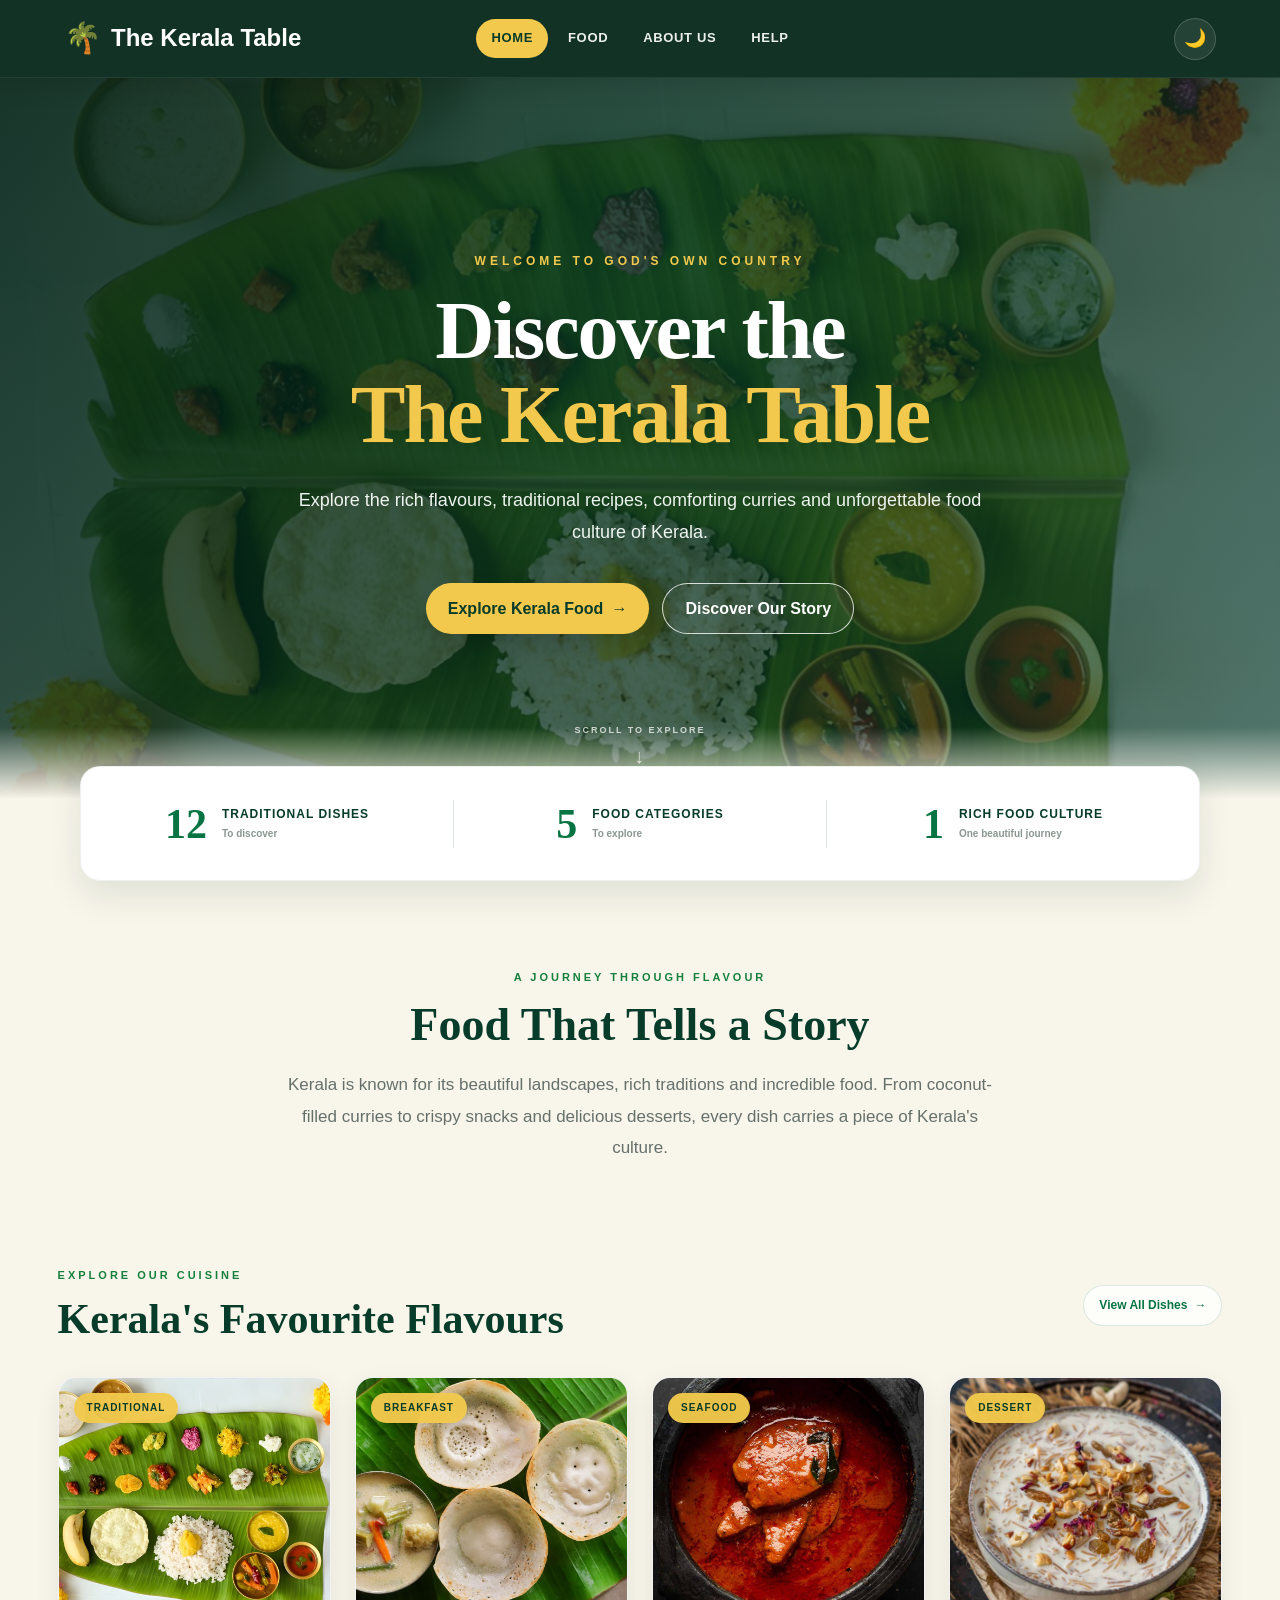
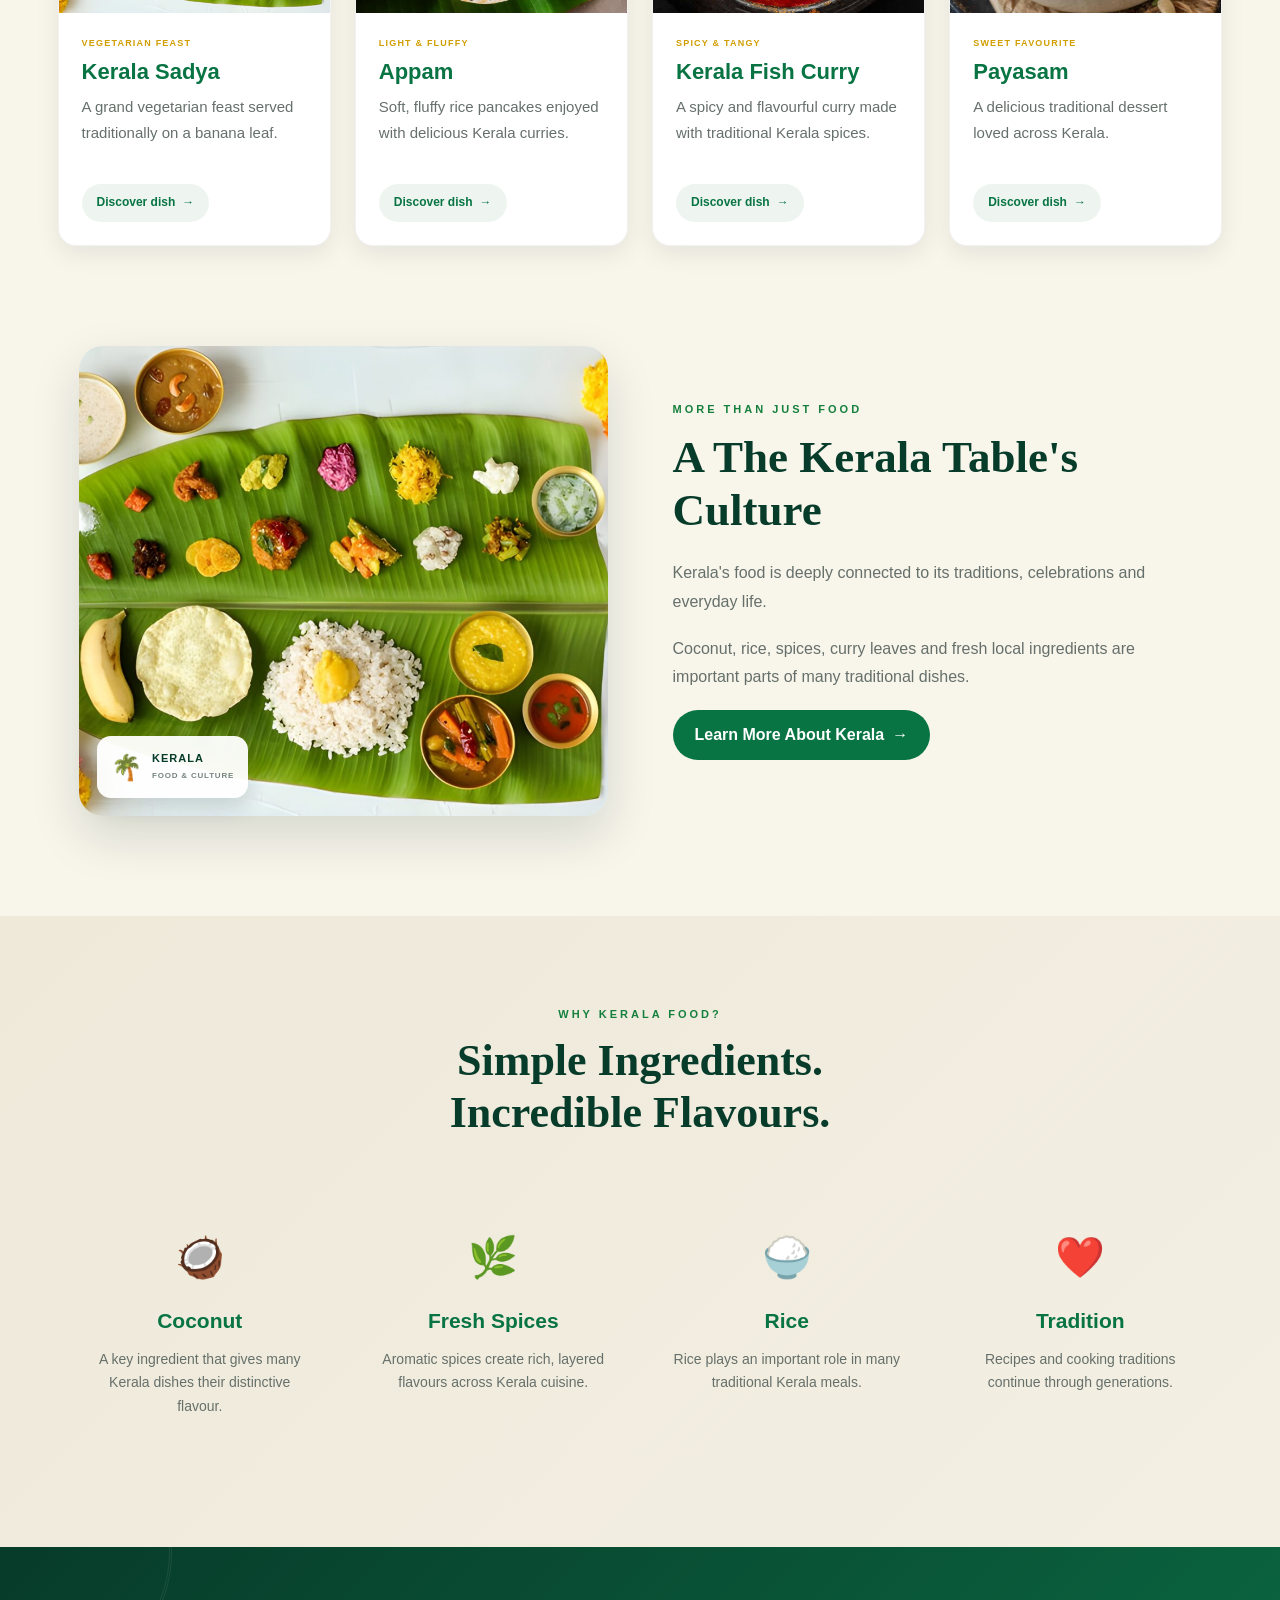
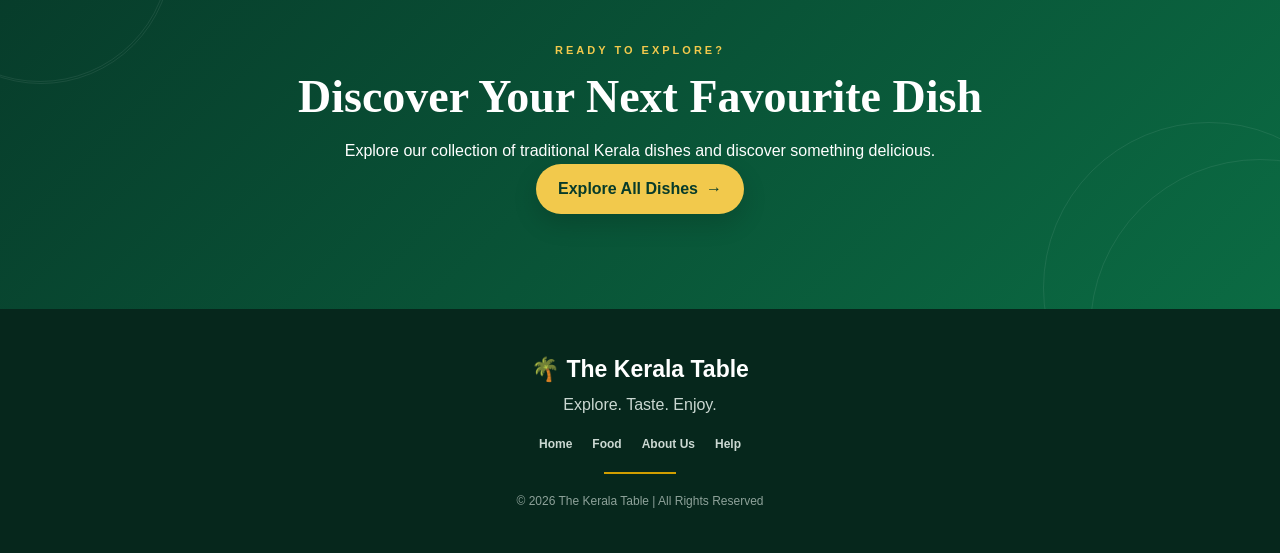
==== index.html @ 4cb84396 "Update branding to The Kerala Table" ====
<!DOCTYPE html>
<html lang="en">
<head>
    <meta charset="UTF-8">
    <meta name="viewport" content="width=device-width, initial-scale=1.0">
    <meta name="description" content="The Kerala Table - Discover traditional Kerala food, recipes, flavours and food culture.">
    <title>The Kerala Table | Home</title>
    <link rel="stylesheet" href="style.css">
</head>
<body>
<a class="skip-link" href="#main-content">Skip to content</a>

<header class="header">

    <a href="index.html" class="logo">
        <span class="logo-icon">🌴</span>
        <span>The Kerala Table</span>
    </a>

    <nav class="navbar" id="mainNav">

        <a href="index.html" class="active">HOME</a>
        <a href="food.html">FOOD</a>
        <a href="about.html">ABOUT US</a>
        <a href="help.html">HELP</a>

    </nav>

    <button
        class="theme-toggle"
        id="themeToggle"
        type="button"
        aria-label="Switch to dark mode"
        title="Dark mode"
    >
        🌙
    </button>

</header>

<main id="main-content">
    <section class="home-hero" aria-labelledby="hero-title">
        <div class="hero-overlay"></div>
        <div class="home-hero-content">
            <p class="small-title">WELCOME TO GOD'S OWN COUNTRY</p>
            <h1 id="hero-title">Discover the <span>The Kerala Table</span></h1>
            <p class="hero-description">Explore the rich flavours, traditional recipes, comforting curries and unforgettable food culture of Kerala.</p>
            <div class="hero-buttons">
                <a href="food.html" class="hero-button">Explore Kerala Food <span aria-hidden="true">→</span></a>
                <a href="about.html" class="outline-button">Discover Our Story</a>
            </div>
        </div>
        <div class="scroll-indicator" aria-hidden="true">
            <span>SCROLL TO EXPLORE</span><span class="scroll-arrow">↓</span>
        </div>
    </section>

    <section class="home-stats" aria-label="Website highlights">
        <div class="stat-item">
            <div class="stat-number">12</div>
            <div class="stat-info"><strong>Traditional Dishes</strong><span>To discover</span></div>
        </div>
        <div class="stat-divider"></div>
        <div class="stat-item">
            <div class="stat-number">5</div>
            <div class="stat-info"><strong>Food Categories</strong><span>To explore</span></div>
        </div>
        <div class="stat-divider"></div>
        <div class="stat-item">
            <div class="stat-number">1</div>
            <div class="stat-info"><strong>Rich Food Culture</strong><span>One beautiful journey</span></div>
        </div>
    </section>

    <section class="home-intro" aria-labelledby="intro-title">
        <p class="section-label">A JOURNEY THROUGH FLAVOUR</p>
        <h2 id="intro-title">Food That Tells a Story</h2>
        <p class="intro-text">Kerala is known for its beautiful landscapes, rich traditions and incredible food. From coconut-filled curries to crispy snacks and delicious desserts, every dish carries a piece of Kerala's culture.</p>
    </section>

    <section class="featured-section" aria-labelledby="featured-title">
        <div class="section-heading">
            <div>
                <p class="section-label">EXPLORE OUR CUISINE</p>
                <h2 id="featured-title">Kerala's Favourite Flavours</h2>
            </div>
            <a href="food.html" class="view-all">View All Dishes <span aria-hidden="true">→</span></a>
        </div>

        <div class="featured-grid">
            <article class="featured-card">
                <div class="featured-image">
                    <img src="Kerala-Sadya.jpg" alt="Traditional Kerala Sadya" loading="lazy">
                    <span class="food-tag">TRADITIONAL</span>
                    <span class="image-shine" aria-hidden="true"></span>
                </div>
                <div class="featured-content">
                    <p class="featured-meta">VEGETARIAN FEAST</p>
                    <h3>Kerala Sadya</h3>
                    <p>A grand vegetarian feast served traditionally on a banana leaf.</p>
                    <a href="food.html#sadya" class="card-link">Discover dish <span aria-hidden="true">→</span></a>
                </div>
            </article>

            <article class="featured-card">
                <div class="featured-image">
                    <img src="Appam.jpg" alt="Traditional Kerala Appam" loading="lazy">
                    <span class="food-tag">BREAKFAST</span>
                    <span class="image-shine" aria-hidden="true"></span>
                </div>
                <div class="featured-content">
                    <p class="featured-meta">LIGHT &amp; FLUFFY</p>
                    <h3>Appam</h3>
                    <p>Soft, fluffy rice pancakes enjoyed with delicious Kerala curries.</p>
                    <a href="food.html#appam" class="card-link">Discover dish <span aria-hidden="true">→</span></a>
                </div>
            </article>

            <article class="featured-card">
                <div class="featured-image">
                    <img src="fish curry.jpeg" alt="Traditional Kerala Fish Curry" loading="lazy">
                    <span class="food-tag">SEAFOOD</span>
                    <span class="image-shine" aria-hidden="true"></span>
                </div>
                <div class="featured-content">
                    <p class="featured-meta">SPICY &amp; TANGY</p>
                    <h3>Kerala Fish Curry</h3>
                    <p>A spicy and flavourful curry made with traditional Kerala spices.</p>
                    <a href="food.html#fish-curry" class="card-link">Discover dish <span aria-hidden="true">→</span></a>
                </div>
            </article>

            <article class="featured-card">
                <div class="featured-image">
                    <img src="payasam.jpg" alt="Traditional Kerala Payasam" loading="lazy">
                    <span class="food-tag">DESSERT</span>
                    <span class="image-shine" aria-hidden="true"></span>
                </div>
                <div class="featured-content">
                    <p class="featured-meta">SWEET FAVOURITE</p>
                    <h3>Payasam</h3>
                    <p>A delicious traditional dessert loved across Kerala.</p>
                    <a href="food.html#payasam" class="card-link">Discover dish <span aria-hidden="true">→</span></a>
                </div>
            </article>
        </div>
    </section>

    <section class="culture-section" aria-labelledby="culture-title">
        <div class="culture-image-wrap">
            <div class="culture-image">
                <img src="Kerala-Sadya.jpg" alt="Traditional Kerala Sadya served on a banana leaf" loading="lazy">
                <div class="culture-badge"><span>🌴</span><div><strong>KERALA</strong><small>FOOD &amp; CULTURE</small></div></div>
            </div>
        </div>
        <div class="culture-content">
            <p class="section-label">MORE THAN JUST FOOD</p>
            <h2 id="culture-title">A The Kerala Table's Culture</h2>
            <p>Kerala's food is deeply connected to its traditions, celebrations and everyday life.</p>
            <p>Coconut, rice, spices, curry leaves and fresh local ingredients are important parts of many traditional dishes.</p>
            <a href="about.html" class="green-button">Learn More About Kerala <span aria-hidden="true">→</span></a>
        </div>
    </section>

    <section class="why-section" aria-labelledby="why-title">
        <div class="why-heading">
            <p class="section-label">WHY KERALA FOOD?</p>
            <h2 id="why-title">Simple Ingredients.<br>Incredible Flavours.</h2>
        </div>
        <div class="why-grid">
            <article class="why-card"><div class="why-icon" aria-hidden="true">🥥</div><h3>Coconut</h3><p>A key ingredient that gives many Kerala dishes their distinctive flavour.</p></article>
            <article class="why-card"><div class="why-icon" aria-hidden="true">🌿</div><h3>Fresh Spices</h3><p>Aromatic spices create rich, layered flavours across Kerala cuisine.</p></article>
            <article class="why-card"><div class="why-icon" aria-hidden="true">🍚</div><h3>Rice</h3><p>Rice plays an important role in many traditional Kerala meals.</p></article>
            <article class="why-card"><div class="why-icon" aria-hidden="true">❤️</div><h3>Tradition</h3><p>Recipes and cooking traditions continue through generations.</p></article>
        </div>
    </section>

    <section class="home-cta" aria-labelledby="cta-title">
        <div class="cta-decoration cta-decoration-one" aria-hidden="true"></div>
        <div class="cta-decoration cta-decoration-two" aria-hidden="true"></div>
        <div class="home-cta-content">
            <p class="section-label">READY TO EXPLORE?</p>
            <h2 id="cta-title">Discover Your Next Favourite Dish</h2>
            <p>Explore our collection of traditional Kerala dishes and discover something delicious.</p>
            <a href="food.html" class="hero-button">Explore All Dishes <span aria-hidden="true">→</span></a>
        </div>
    </section>
</main>

<footer>
    <div class="footer-logo">🌴 The Kerala Table</div>
    <p>Explore. Taste. Enjoy.</p>
    <nav class="footer-links" aria-label="Footer navigation">
        <a href="index.html">Home</a><a href="food.html">Food</a><a href="about.html">About Us</a><a href="help.html">Help</a>
    </nav>
    <div class="footer-line"></div>
    <p class="copyright">© 2026 The Kerala Table | All Rights Reserved</p>
</footer>

<button class="back-top" id="backTop" type="button" aria-label="Back to top">↑</button>

<script src="script.js"></script>
<script src="theme.js"></script>

</body>
</html>
---- style.css ----
:root {
    --green-950: #06271c;
    --green-900: #073b2a;
    --green-800: #0b6b43;
    --green-700: #087443;
    --green-500: #15803d;
    --gold: #f2c94c;
    --gold-dark: #d19e00;
    --cream: #f8f5eb;
    --cream-deep: #eee9d9;
    --white: #fff;
    --text: #252525;
    --muted: #66706b;
    --border: rgba(7,59,42,.10);
    --shadow-sm: 0 8px 24px rgba(4,39,28,.08);
    --shadow-lg: 0 20px 50px rgba(4,39,28,.14);
    --container: 1240px;
}

* { margin: 0; padding: 0; box-sizing: border-box; }
html { scroll-behavior: smooth; scroll-padding-top: 90px; }
body { font-family: Arial, Helvetica, sans-serif; background: var(--cream); color: var(--text); line-height: 1.6; overflow-x: hidden; }
body.modal-open { overflow: hidden; }
img { display: block; width: 100%; max-width: 100%; }
a, button { -webkit-tap-highlight-color: transparent; }
button { font: inherit; }
a { color: inherit; }
::selection { background: var(--gold); color: var(--green-900); }
:focus-visible { outline: 3px solid var(--gold); outline-offset: 3px; }
.skip-link { position: fixed; top: 12px; left: 12px; z-index: 3000; transform: translateY(-150%); background: var(--white); color: var(--green-900); padding: 10px 15px; border-radius: 10px; font-weight: 700; }
.skip-link:focus { transform: translateY(0); }

.header { min-height: 78px; padding: 0 max(20px, 5vw); display: flex; align-items: center; justify-content: space-between; gap: 24px; position: sticky; top: 0; z-index: 1000; background: rgba(6,39,28,.95); border-bottom: 1px solid rgba(255,255,255,.07); box-shadow: 0 5px 24px rgba(0,0,0,.14); backdrop-filter: blur(14px); -webkit-backdrop-filter: blur(14px); }
.logo { color: var(--white); text-decoration: none; display: inline-flex; align-items: center; gap: 10px; font-size: 24px; font-weight: 800; white-space: nowrap; }
.logo-icon { font-size: 30px; line-height: 1; }
.navbar { display: flex; align-items: center; gap: 6px; }
.navbar a { color: rgba(255,255,255,.92); text-decoration: none; padding: 9px 15px; border-radius: 999px; font-size: 13px; font-weight: 800; letter-spacing: .65px; transition: .25s ease; }
.navbar a:hover { background: var(--gold-dark); color: var(--green-900); transform: translateY(-2px); }
.navbar a.active { background: var(--gold); color: var(--green-900); }
.menu-toggle { display: none; border: 0; background: transparent; padding: 9px; cursor: pointer; }
.menu-toggle span { display: block; width: 23px; height: 2px; margin: 4px; background: #fff; border-radius: 99px; transition: .25s ease; }
.menu-toggle.open span:nth-child(1) { transform: translateY(6px) rotate(45deg); }
.menu-toggle.open span:nth-child(2) { opacity: 0; }
.menu-toggle.open span:nth-child(3) { transform: translateY(-6px) rotate(-45deg); }

.section-label { color: var(--green-500); font-size: 11px; font-weight: 900; letter-spacing: 3px; text-transform: uppercase; margin-bottom: 12px; }
.hero-button, .outline-button, .green-button { display: inline-flex; align-items: center; justify-content: center; gap: 8px; min-height: 48px; padding: 12px 22px; border: 0; border-radius: 999px; text-decoration: none; font-weight: 800; cursor: pointer; transition: .25s ease; }
.hero-button { background: var(--gold); color: var(--green-900); box-shadow: 0 10px 24px rgba(0,0,0,.15); }
.hero-button:hover { background: var(--white); transform: translateY(-3px); box-shadow: 0 14px 28px rgba(0,0,0,.20); }
.outline-button { color: var(--white); border: 1px solid rgba(255,255,255,.80); background: rgba(255,255,255,.05); }
.outline-button:hover { background: var(--white); color: var(--green-900); transform: translateY(-3px); }
.green-button { background: var(--green-700); color: var(--white); }
.green-button:hover { background: var(--gold-dark); color: var(--green-900); transform: translateY(-3px); }
.hero-button span, .green-button span, .view-all span, .card-link span { transition: transform .25s ease; }
.hero-button:hover span, .green-button:hover span, .view-all:hover span, .card-link:hover span { transform: translateX(3px); }

.home-hero, .food-hero, .about-hero, .help-hero { position: relative; display: flex; align-items: center; justify-content: center; text-align: center; overflow: hidden; background-position: center; background-size: cover; background-repeat: no-repeat; }
.home-hero { min-height: 720px; padding: 110px 20px 100px; background-image: url("Kerala-Sadya.jpg"); }
.food-hero, .about-hero, .help-hero { min-height: 520px; padding: 85px 20px; background-image: url("Kerala-Sadya.jpg"); }
.hero-overlay, .food-hero-overlay, .about-hero-overlay, .help-hero-overlay { position: absolute; inset: 0; background: radial-gradient(circle at 50% 30%, rgba(14,98,62,.20), transparent 45%), linear-gradient(135deg, rgba(2,34,22,.90), rgba(3,55,36,.64)); }
.home-hero::after, .food-hero::after, .about-hero::after, .help-hero::after { content: ""; position: absolute; left: 0; right: 0; bottom: -1px; height: 72px; background: linear-gradient(to top, var(--cream), transparent); z-index: 1; pointer-events: none; }
.home-hero-content, .food-hero-content, .about-hero-content, .help-hero-content { position: relative; z-index: 2; width: min(100%, 900px); color: var(--white); animation: heroFade .85s ease both; }
@keyframes heroFade { from { opacity: 0; transform: translateY(20px); } to { opacity: 1; transform: translateY(0); } }
.small-title { color: var(--gold); font-size: 12px; font-weight: 900; letter-spacing: 4px; margin-bottom: 18px; }
.home-hero h1, .food-hero h1, .about-hero h1, .help-hero h1 { font-family: Georgia, "Times New Roman", serif; font-weight: 700; line-height: 1.03; letter-spacing: -2px; }
.home-hero h1 { font-size: clamp(48px, 7vw, 82px); margin-bottom: 26px; }
.food-hero h1, .about-hero h1, .help-hero h1 { font-size: clamp(46px, 6vw, 68px); margin-bottom: 22px; }
.home-hero h1 span, .food-hero h1 span, .about-hero h1 span, .help-hero h1 span { display: block; color: var(--gold); }
.hero-description, .food-hero-content > p:last-child, .about-hero-content > p:last-child, .help-hero-content > p:last-child { width: min(100%, 720px); margin: 0 auto 34px; color: #eef4ef; font-size: 18px; line-height: 1.8; }
.hero-buttons { display: flex; justify-content: center; gap: 13px; flex-wrap: wrap; }
.scroll-indicator { position: absolute; left: 50%; bottom: 26px; transform: translateX(-50%); z-index: 3; display: flex; flex-direction: column; align-items: center; color: rgba(255,255,255,.75); font-size: 9px; font-weight: 800; letter-spacing: 2px; }
.scroll-arrow { margin-top: 3px; font-size: 20px; animation: scrollBounce 1.6s infinite; }
@keyframes scrollBounce { 0%,100% { transform: translateY(0); } 50% { transform: translateY(6px); } }

.home-stats { position: relative; z-index: 4; width: min(1120px, calc(100% - 40px)); min-height: 115px; margin: -32px auto 0; padding: 20px 34px; display: flex; align-items: center; justify-content: center; gap: 34px; background: var(--white); border: 1px solid rgba(7,59,42,.07); border-radius: 20px; box-shadow: 0 14px 35px rgba(7,59,42,.10); }
.stat-item { flex: 1; display: flex; align-items: center; justify-content: center; gap: 15px; min-width: 0; }
.stat-number { color: var(--green-700); font-family: Georgia, "Times New Roman", serif; font-size: 42px; font-weight: 700; line-height: 1; }
.stat-info { display: flex; flex-direction: column; gap: 2px; }
.stat-info strong { color: var(--green-900); font-size: 12px; font-weight: 900; text-transform: uppercase; letter-spacing: 1px; }
.stat-info span { color: #8a9790; font-size: 10px; font-weight: 600; }
.stat-divider { width: 1px; height: 48px; flex: 0 0 auto; background: #dfe6e1; }

.home-intro, .food-intro, .about-intro, .help-intro { width: min(100%, 860px); margin: 0 auto; padding: 88px 20px 64px; text-align: center; }
.home-intro h2, .food-intro h2, .about-intro h2, .help-intro h2 { font-family: Georgia, "Times New Roman", serif; color: var(--green-900); font-size: clamp(32px, 5vw, 46px); line-height: 1.15; margin-bottom: 18px; }
.intro-text, .food-intro > p:last-child, .about-intro p:not(.section-label), .help-intro p:not(.section-label) { max-width: 730px; margin: 0 auto 14px; color: var(--muted); font-size: 17px; line-height: 1.85; }

.featured-section, .food-section, .about-story, .help-section { width: min(100%, 1420px); margin: 0 auto; padding: 25px max(20px, 4.5vw) 100px; }
.section-heading, .food-heading { display: flex; align-items: center; justify-content: space-between; gap: 26px; margin-bottom: 34px; }
.section-heading h2, .food-heading h2 { font-family: Georgia, "Times New Roman", serif; color: var(--green-900); font-size: clamp(30px, 4vw, 42px); line-height: 1.12; }
.view-all { display: inline-flex; align-items: center; gap: 7px; padding: 10px 15px; border: 1px solid rgba(8,116,67,.14); border-radius: 999px; background: rgba(255,255,255,.75); color: var(--green-700); text-decoration: none; font-size: 12px; font-weight: 800; white-space: nowrap; transition: .25s ease; }
.view-all:hover { background: var(--green-700); color: var(--white); transform: translateX(3px); }

.featured-grid, .food-grid { display: grid; grid-template-columns: repeat(4, minmax(0,1fr)); gap: 24px; }
.featured-card, .food-card, .help-card, .about-value-card { background: var(--white); border: 1px solid rgba(0,0,0,.05); border-radius: 18px; overflow: hidden; box-shadow: var(--shadow-sm); transition: transform .3s ease, box-shadow .3s ease, border-color .3s ease; }
.featured-card:hover, .food-card:hover, .help-card:hover, .about-value-card:hover { transform: translateY(-7px); box-shadow: var(--shadow-lg); border-color: rgba(8,116,67,.15); }
.featured-image, .image-container { position: relative; height: 235px; overflow: hidden; background: linear-gradient(135deg, var(--green-900), var(--green-800)); }
.featured-image img, .image-container img, .culture-image img, .about-story-image img { width: 100%; height: 100%; object-fit: cover; transition: transform .6s ease; }
.featured-card:hover .featured-image img, .food-card:hover .image-container img, .culture-image:hover img, .about-story-image:hover img { transform: scale(1.06); }
.food-tag { position: absolute; top: 15px; left: 15px; z-index: 3; display: inline-flex; align-items: center; min-height: 30px; padding: 7px 13px; border-radius: 999px; background: rgba(242,201,76,.96); color: var(--green-900); font-size: 10px; font-weight: 900; letter-spacing: 1px; box-shadow: 0 5px 14px rgba(0,0,0,.15); }
.image-shine { position: absolute; inset: 0; z-index: 2; pointer-events: none; background: linear-gradient(120deg, transparent 30%, rgba(255,255,255,.20) 50%, transparent 70%); transform: translateX(-120%); transition: transform .7s ease; }
.featured-card:hover .image-shine, .food-card:hover .image-shine { transform: translateX(120%); }
.featured-content, .card-content { padding: 23px; }
.featured-meta { margin-bottom: 7px; color: var(--gold-dark); font-size: 9px; font-weight: 900; letter-spacing: 1.2px; }
.featured-content h3, .card-content h3 { color: var(--green-700); font-size: 22px; line-height: 1.25; margin-bottom: 9px; }
.featured-content p:not(.featured-meta), .card-content p { color: var(--muted); font-size: 15px; line-height: 1.7; min-height: 74px; }
.card-link { display: inline-flex; align-items: center; gap: 7px; margin-top: 16px; padding: 9px 15px; border: 0; border-radius: 999px; background: #eef5f0; color: var(--green-700); text-decoration: none; font-size: 12px; font-weight: 800; cursor: pointer; transition: .25s ease; }
.card-link:hover { background: var(--green-700); color: var(--white); transform: translateX(3px); }
button.card-link { appearance: none; -webkit-appearance: none; }

.culture-section { width: min(100%, 1250px); margin: 0 auto 100px; padding: 0 max(20px, 5%); display: grid; grid-template-columns: 1fr 1fr; gap: 65px; align-items: center; }
.culture-image-wrap { position: relative; }
.culture-image { height: 470px; overflow: hidden; border-radius: 24px; box-shadow: var(--shadow-lg); }
.culture-badge { position: absolute; left: 18px; bottom: 18px; display: flex; align-items: center; gap: 10px; padding: 11px 14px; background: rgba(255,255,255,.95); border-radius: 14px; box-shadow: 0 8px 25px rgba(0,0,0,.15); }
.culture-badge > span { font-size: 25px; }
.culture-badge strong, .culture-badge small { display: block; }
.culture-badge strong { color: var(--green-900); font-size: 11px; letter-spacing: 1px; }
.culture-badge small { margin-top: 2px; color: #76847d; font-size: 8px; font-weight: 800; letter-spacing: .8px; }
.culture-content h2 { font-family: Georgia, "Times New Roman", serif; color: var(--green-900); font-size: clamp(32px,4vw,45px); line-height: 1.18; margin-bottom: 22px; }
.culture-content p:not(.section-label) { color: var(--muted); font-size: 16px; line-height: 1.8; margin-bottom: 18px; }

.why-section, .about-values, .faq-section { padding: 90px 5%; background: linear-gradient(135deg, #eee9d9, #f3efe3); }
.why-heading, .about-values-heading, .faq-heading { max-width: 760px; margin: 0 auto 48px; text-align: center; }
.why-heading h2, .about-values-heading h2, .faq-heading h2 { font-family: Georgia, "Times New Roman", serif; color: var(--green-900); font-size: clamp(32px,4vw,44px); line-height: 1.18; }
.why-grid, .about-values-grid, .help-grid { width: min(100%, 1200px); margin: 0 auto; display: grid; grid-template-columns: repeat(4, minmax(0,1fr)); gap: 22px; }
.why-card, .about-value-card { padding: 38px 22px; text-align: center; }
.why-icon, .about-value-icon { font-size: 40px; margin-bottom: 15px; }
.why-card h3, .about-value-card h3, .help-card h3 { color: var(--green-700); font-size: 21px; margin-bottom: 10px; }
.why-card p, .about-value-card p, .help-card p { color: var(--muted); font-size: 14px; line-height: 1.7; }

.home-cta, .food-cta, .about-quote, .help-contact { position: relative; overflow: hidden; padding: 95px 20px; text-align: center; color: var(--white); background: linear-gradient(135deg, var(--green-900), var(--green-800)); }
.home-cta::before, .home-cta::after, .food-cta::before, .food-cta::after, .about-quote::before, .about-quote::after, .help-contact::before, .help-contact::after { content: ""; position: absolute; width: 260px; height: 260px; border: 1px solid rgba(255,255,255,.08); border-radius: 50%; pointer-events: none; }
.home-cta::before, .food-cta::before, .about-quote::before, .help-contact::before { top: -125px; left: -90px; }
.home-cta::after, .food-cta::after, .about-quote::after, .help-contact::after { right: -95px; bottom: -145px; width: 330px; height: 330px; }
.home-cta > *, .food-cta > *, .about-quote > *, .help-contact > * { position: relative; z-index: 1; }
.home-cta .section-label, .food-cta .section-label, .about-quote .section-label, .help-contact .section-label { color: var(--gold); }
.home-cta h2, .food-cta h2, .about-quote h2, .help-contact h2 { font-family: Georgia, "Times New Roman", serif; font-size: clamp(31px,5vw,46px); line-height: 1.15; margin-bottom: 14px; }
.home-cta > p:not(.section-label), .food-cta > p:not(.section-label), .about-quote p:not(.section-label), .help-contact p:not(.section-label) { width: min(100%,660px); margin: 0 auto 28px; color: #d7e4dd; font-size: 16px; line-height: 1.75; }
.cta-decoration { position: absolute; border: 1px solid rgba(255,255,255,.08); border-radius: 50%; pointer-events: none; }
.cta-decoration-one { width: 260px; height: 260px; top: -125px; left: -90px; }
.cta-decoration-two { width: 340px; height: 340px; right: -150px; bottom: -190px; }

footer { padding: 42px 20px; background: var(--green-950); color: var(--white); text-align: center; }
.footer-logo { margin-bottom: 5px; font-size: 23px; font-weight: 800; }
footer > p { color: #cbd8d2; }
.footer-links { display: flex; justify-content: center; flex-wrap: wrap; gap: 20px; margin: 17px 0; }
.footer-links a { color: #cbd8d2; text-decoration: none; font-size: 12px; font-weight: 700; transition: .25s ease; }
.footer-links a:hover { color: var(--gold); transform: translateY(-2px); }
.footer-line { width: 72px; height: 2px; margin: 18px auto; background: var(--gold-dark); transition: width .25s ease; }
footer:hover .footer-line { width: 110px; }
.copyright { color: #8ea29a !important; font-size: 12px; }

.food-heading .dish-count { padding: 8px 13px; border-radius: 999px; background: var(--cream-deep); color: var(--green-700); font-size: 10px; font-weight: 900; letter-spacing: 1px; white-space: nowrap; }
.food-tools { display: grid; gap: 16px; margin: 0 auto 18px; padding: 20px; background: #fff; border: 1px solid rgba(7,59,42,.08); border-radius: 20px; box-shadow: 0 10px 28px rgba(4,39,28,.05); }
.search-box { display: flex; align-items: center; gap: 10px; width: min(100%, 680px); min-height: 50px; margin: 0 auto; padding: 0 17px; background: #fafbf9; border: 1px solid #d9e1dc; border-radius: 999px; }
.search-box > span { color: var(--green-700); font-size: 26px; line-height: 1; transform: rotate(-20deg); }
.search-box input { width: 100%; min-width: 0; border: 0; outline: 0; background: transparent; color: var(--text); font-size: 15px; }
.search-box input::placeholder { color: #8a938e; }
.search-box:focus-within { border-color: var(--green-700); box-shadow: 0 0 0 4px rgba(8,116,67,.08); }
.filter-row { display: flex; flex-wrap: wrap; justify-content: center; gap: 9px; }
.filter-btn { appearance: none; border: 1px solid #d8dfda; background: #fff; color: var(--green-900); padding: 9px 15px; border-radius: 999px; font-size: 12px; font-weight: 800; cursor: pointer; transition: .25s ease; }
.filter-btn:hover { border-color: var(--green-700); color: var(--green-700); transform: translateY(-1px); }
.filter-btn.active { background: var(--green-900); color: #fff; border-color: var(--green-900); box-shadow: 0 6px 16px rgba(7,59,42,.16); }
.results-message { min-height: 24px; margin: 0 0 18px; color: #7b8881; text-align: center; font-size: 12px; font-weight: 700; }
.food-card.is-hidden { display: none; }
.empty-state { padding: 65px 25px; text-align: center; background: rgba(255,255,255,.75); border: 1px dashed rgba(7,59,42,.18); border-radius: 22px; }
.empty-icon { font-size: 52px; margin-bottom: 12px; }
.empty-state h3 { color: var(--green-900); font-family: Georgia,"Times New Roman",serif; font-size: 28px; margin-bottom: 8px; }
.empty-state p { color: var(--muted); margin-bottom: 20px; }

.about-story { padding-top: 0; display: grid; grid-template-columns: 1fr 1fr; gap: 65px; align-items: center; }
.about-story-image { height: 470px; overflow: hidden; border-radius: 24px; box-shadow: var(--shadow-lg); }
.about-story-content h2 { font-family: Georgia,"Times New Roman",serif; color: var(--green-900); font-size: clamp(32px,4vw,45px); line-height: 1.18; margin-bottom: 22px; }
.about-story-content p:not(.section-label) { color: var(--muted); font-size: 16px; line-height: 1.8; margin-bottom: 18px; }
.about-values .about-values-grid { padding: 0; }
.help-section { padding-top: 10px; }
.help-card { padding: 34px 23px; }
.help-icon { font-size: 42px; margin-bottom: 17px; }
.help-card p { min-height: 100px; font-size: 15px; }
.faq-list { width: min(100%, 860px); margin: 0 auto; }
.faq-item { background: #fff; border: 1px solid rgba(0,0,0,.05); border-radius: 15px; margin-bottom: 12px; overflow: hidden; }
.faq-item summary { padding: 20px 22px; color: var(--green-900); font-size: 16px; font-weight: 800; cursor: pointer; list-style: none; }
.faq-item summary::-webkit-details-marker { display: none; }
.faq-item summary::after { content: "+"; float: right; color: var(--green-700); font-size: 20px; }
.faq-item[open] summary::after { content: "−"; }
.faq-item p { padding: 0 22px 20px; color: var(--muted); font-size: 15px; line-height: 1.7; }

.dish-modal { position: fixed; inset: 0; z-index: 2000; display: grid; place-items: center; padding: 20px; background: rgba(2,28,19,.72); backdrop-filter: blur(6px); -webkit-backdrop-filter: blur(6px); }
.dish-modal[hidden] { display: none; }
.modal-shell { position: relative; width: min(100%, 760px); }
.modal-card { max-height: min(88vh, 760px); overflow: auto; background: var(--white); border-radius: 24px; box-shadow: 0 30px 80px rgba(0,0,0,.25); animation: modalIn .3s ease; }
@keyframes modalIn { from { opacity: 0; transform: translateY(20px) scale(.98); } to { opacity: 1; transform: translateY(0) scale(1); } }
.modal-image { width: 100%; height: 300px; object-fit: cover; }
.modal-body { padding: 30px; }
.modal-body h2 { font-family: Georgia,"Times New Roman",serif; color: var(--green-900); font-size: 36px; line-height: 1.15; margin-bottom: 13px; }
.modal-body p:not(.section-label) { color: var(--muted); line-height: 1.8; }
.modal-note { margin-top: 18px; padding: 13px 15px; border-radius: 14px; background: var(--cream); color: var(--green-900); font-size: 13px; }
.modal-close { position: absolute; top: 13px; right: 13px; z-index: 2; width: 42px; height: 42px; border: 0; border-radius: 50%; background: rgba(0,0,0,.52); color: #fff; font-size: 22px; cursor: pointer; }
.modal-close:hover { background: var(--gold); color: var(--green-900); transform: rotate(90deg); }
.back-top { position: fixed; right: 20px; bottom: 20px; z-index: 1300; width: 46px; height: 46px; border: 0; border-radius: 50%; background: var(--green-900); color: #fff; font-size: 20px; font-weight: 800; cursor: pointer; box-shadow: 0 12px 28px rgba(0,0,0,.16); opacity: 0; visibility: hidden; transform: translateY(10px); transition: .25s ease; }
.back-top.show { opacity: 1; visibility: visible; transform: translateY(0); }
.back-top:hover { background: var(--gold); color: var(--green-900); transform: translateY(-3px); }

@media (max-width: 1100px) {
    .featured-grid, .food-grid, .why-grid, .about-values-grid, .help-grid { grid-template-columns: repeat(2, minmax(0,1fr)); }
    .culture-section, .about-story { gap: 40px; }
}

@media (max-width: 760px) {
    .header { min-height: 70px; padding: 13px 15px; }
    .logo { font-size: 21px; }
    .logo-icon { font-size: 27px; }
    .menu-toggle { display: block; }
    .navbar { display: none; width: 100%; flex-direction: column; gap: 4px; padding: 10px; margin-top: 10px; background: rgba(2,39,28,.98); border-radius: 16px; }
    .navbar.open { display: flex; }
    .navbar a { width: 100%; text-align: center; }
    .home-hero, .food-hero, .about-hero, .help-hero { min-height: 560px; padding: 75px 20px 90px; }
    .home-hero h1, .food-hero h1, .about-hero h1, .help-hero h1 { font-size: 43px; letter-spacing: -1px; }
    .hero-description, .food-hero-content > p:last-child, .about-hero-content > p:last-child, .help-hero-content > p:last-child { font-size: 16px; line-height: 1.7; }
    .hero-buttons { flex-direction: column; width: 100%; }
    .hero-button, .outline-button, .green-button { width: min(100%, 300px); }
    .scroll-indicator { display: none; }
    .home-stats { width: calc(100% - 30px); margin: -20px auto 0; padding: 23px 20px; display: grid; grid-template-columns: 1fr; gap: 17px; }
    .stat-item { justify-content: flex-start; padding-left: 8px; }
    .stat-number { min-width: 48px; font-size: 34px; text-align: center; }
    .stat-info strong { font-size: 11px; }
    .stat-divider { width: 70px; height: 1px; margin-left: 30px; }
    .home-intro, .food-intro, .about-intro, .help-intro { padding: 62px 20px 45px; }
    .home-intro h2, .food-intro h2, .about-intro h2, .help-intro h2 { font-size: 32px; }
    .featured-section, .food-section, .about-story, .help-section { padding: 24px 20px 74px; }
    .section-heading, .food-heading { display: block; text-align: center; }
    .section-heading h2, .food-heading h2 { font-size: 30px; margin-bottom: 14px; }
    .view-all, .dish-count { display: inline-flex; }
    .featured-grid, .food-grid, .why-grid, .about-values-grid, .help-grid { grid-template-columns: 1fr; gap: 20px; }
    .featured-image, .image-container { height: 250px; }
    .culture-section, .about-story { grid-template-columns: 1fr; gap: 33px; margin-bottom: 72px; }
    .culture-image, .about-story-image { height: 320px; }
    .why-section, .about-values, .faq-section { padding: 70px 20px; }
    .why-heading h2, .about-values-heading h2, .faq-heading h2 { font-size: 31px; }
    .home-cta, .food-cta, .about-quote, .help-contact { padding: 73px 20px; }
    .home-cta h2, .food-cta h2, .about-quote h2, .help-contact h2 { font-size: 31px; }
    .modal-card { border-radius: 18px; }
    .modal-image { height: 220px; }
    .modal-body { padding: 23px; }
    .modal-body h2 { font-size: 30px; }
    .filter-row { overflow-x: auto; justify-content: flex-start; flex-wrap: nowrap; padding-bottom: 2px; scrollbar-width: thin; }
    .filter-btn { flex: 0 0 auto; }
    .search-box { width: 100%; }
    .culture-badge { left: 12px; bottom: 12px; }
}

@media (max-width: 400px) {
    .logo { font-size: 19px; }
    .navbar a { padding: 8px 9px; font-size: 11px; }
    .home-hero h1, .food-hero h1, .about-hero h1, .help-hero h1 { font-size: 38px; }
}

@media (prefers-reduced-motion: reduce) {
    *, *::before, *::after { scroll-behavior: auto !important; animation-duration: .01ms !important; animation-iteration-count: 1 !important; transition-duration: .01ms !important; }
}

/* =====================================================
   PREMIUM DISH DETAIL MODAL
   ===================================================== */

.modal-open {
    overflow: hidden;
}


.dish-modal {
    position: fixed;

    inset: 0;

    z-index: 5000;

    display: grid;

    place-items: center;

    padding: 20px;

    background:
        rgba(2, 27, 19, .82);

    backdrop-filter:
        blur(10px);

    animation:
        modalFade .25s ease;
}


.dish-modal[hidden] {
    display: none;
}


@keyframes modalFade {

    from {
        opacity: 0;
    }

    to {
        opacity: 1;
    }

}


.dish-modal-content {
    position: relative;

    width: min(960px, 100%);

    max-height: 90vh;

    display: grid;

    grid-template-columns:
        minmax(320px, .95fr)
        minmax(320px, 1.05fr);

    overflow: hidden;

    background: #ffffff;

    border-radius: 28px;

    box-shadow:
        0 35px 100px rgba(0,0,0,.35);

    animation:
        modalSlide .35s ease;
}


@keyframes modalSlide {

    from {
        opacity: 0;
        transform:
            translateY(25px)
            scale(.97);
    }

    to {
        opacity: 1;
        transform:
            translateY(0)
            scale(1);
    }

}


/* IMAGE */

.dish-modal-image {
    min-height: 540px;

    overflow: hidden;

    background: #073b2a;
}


.dish-modal-image img {
    width: 100%;
    height: 100%;

    object-fit: cover;

    transition:
        transform .7s ease;
}


.dish-modal-content:hover
.dish-modal-image img {
    transform: scale(1.035);
}


/* INFORMATION */

.dish-modal-info {
    position: relative;

    display: flex;
    flex-direction: column;

    justify-content: center;

    padding: 48px 46px;
}


.modal-close {
    position: absolute;

    top: 18px;
    right: 18px;

    width: 42px;
    height: 42px;

    display: grid;
    place-items: center;

    border: 0;

    border-radius: 50%;

    background: #f2f4ef;

    color: #073b2a;

    font-size: 26px;

    line-height: 1;

    cursor: pointer;

    transition:
        background .25s ease,
        transform .25s ease;
}


.modal-close:hover {
    background: #f2c94c;

    transform:
        rotate(90deg);
}


.modal-tag {
    align-self: flex-start;

    margin-bottom: 14px;

    padding: 7px 12px;

    border-radius: 999px;

    background: #f2c94c;

    color: #073b2a;

    font-size: 10px;

    font-weight: 900;

    letter-spacing: 1px;
}


.dish-modal-info h2 {
    margin: 0 0 16px;

    color: #073b2a;

    font-family:
        Georgia,
        "Times New Roman",
        serif;

    font-size:
        clamp(32px, 4vw, 46px);

    line-height: 1.1;
}


.dish-modal-info > p {
    margin: 0 0 25px;

    color: #66716c;

    font-size: 15px;

    line-height: 1.8;
}


/* QUICK INFO */

.modal-info-grid {
    display: grid;

    grid-template-columns:
        1fr 1fr;

    gap: 12px;

    margin-bottom: 25px;
}


.modal-info-item {
    display: flex;

    align-items: center;

    gap: 10px;

    padding: 13px;

    border-radius: 14px;

    background: #f5f8f4;

    border:
        1px solid
        rgba(7,59,42,.06);
}


.modal-info-icon {
    font-size: 23px;
}


.modal-info-item small {
    display: block;

    margin-bottom: 2px;

    color: #8a958f;

    font-size: 8px;

    font-weight: 900;

    letter-spacing: 1px;
}


.modal-info-item strong {
    display: block;

    color: #073b2a;

    font-size: 11px;

    line-height: 1.35;
}


/* INGREDIENTS */

.modal-section {
    margin-bottom: 25px;
}


.modal-section h3 {
    margin-bottom: 12px;

    color: #073b2a;

    font-size: 14px;

    font-weight: 900;

    letter-spacing: .4px;
}


.ingredients-list {
    display: flex;

    flex-wrap: wrap;

    gap: 8px;
}


.ingredient-chip {
    padding: 7px 11px;

    border-radius: 999px;

    background: #edf5ef;

    color: #087443;

    font-size: 11px;

    font-weight: 800;
}


/* FAVOURITE */

.favorite-dish {
    align-self: flex-start;

    min-height: 44px;

    padding: 11px 18px;

    border: 1px solid #d9e2dc;

    border-radius: 999px;

    background: #ffffff;

    color: #087443;

    font-family:
        Arial,
        Helvetica,
        sans-serif;

    font-size: 12px;

    font-weight: 900;

    cursor: pointer;

    transition:
        background .25s ease,
        color .25s ease,
        border-color .25s ease,
        transform .25s ease;
}


.favorite-dish:hover {
    transform: translateY(-2px);

    border-color: #087443;

    background: #eef5f0;
}


.favorite-dish.active {
    background: #073b2a;

    border-color: #073b2a;

    color: #f2c94c;
}


/* =====================================================
   MOBILE MODAL
   ===================================================== */

@media (max-width: 720px) {

    .dish-modal {
        padding: 10px;
    }


    .dish-modal-content {
        width: 100%;

        max-height: 94vh;

        grid-template-columns: 1fr;

        overflow-y: auto;

        border-radius: 22px;
    }


    .dish-modal-image {
        height: 270px;

        min-height: 270px;
    }


    .dish-modal-info {
        padding: 30px 22px 28px;
    }


    .dish-modal-info h2 {
        font-size: 32px;

        padding-right: 35px;
    }


    .modal-info-grid {
        grid-template-columns: 1fr;
    }


    .favorite-dish {
        width: 100%;
    }

}

/* =====================================================
   NEXT LEVEL - DARK MODE
   ===================================================== */

.theme-toggle {
    width: 42px;
    height: 42px;

    flex: 0 0 auto;

    display: grid;
    place-items: center;

    margin-left: 12px;

    border: 1px solid rgba(255,255,255,.18);

    border-radius: 50%;

    background: rgba(255,255,255,.08);

    color: white;

    font-size: 18px;

    cursor: pointer;

    transition:
        transform .25s ease,
        background .25s ease;
}

.theme-toggle:hover {
    transform: rotate(15deg) scale(1.06);

    background: rgba(242,201,76,.18);
}


/* =====================================================
   DARK THEME
   ===================================================== */

body.dark-mode {
    background: #0b1712;
    color: #e7eee9;
}

body.dark-mode .home-intro,
body.dark-mode .food-intro,
body.dark-mode .about-intro,
body.dark-mode .help-intro {
    background: #0b1712;
}

body.dark-mode .home-intro h2,
body.dark-mode .food-intro h2,
body.dark-mode .about-intro h2,
body.dark-mode .help-intro h2,
body.dark-mode .section-heading h2,
body.dark-mode .food-heading h2,
body.dark-mode .culture-content h2,
body.dark-mode .why-heading h2,
body.dark-mode .about-story-content h2,
body.dark-mode .about-values-heading h2,
body.dark-mode .faq-heading h2 {
    color: #f1f6f2;
}

body.dark-mode .intro-text,
body.dark-mode .food-intro > p:last-child,
body.dark-mode .about-intro p:not(.section-label),
body.dark-mode .help-intro p:not(.section-label),
body.dark-mode .culture-content p:not(.section-label),
body.dark-mode .about-story-content p:not(.section-label) {
    color: #aab8b1;
}

body.dark-mode .featured-card,
body.dark-mode .food-card,
body.dark-mode .help-card,
body.dark-mode .about-value-card {
    background: #13221b;

    border-color:
        rgba(255,255,255,.07);

    box-shadow:
        0 10px 30px rgba(0,0,0,.22);
}

body.dark-mode .featured-content h3,
body.dark-mode .card-content h3,
body.dark-mode .help-card h3,
body.dark-mode .about-value-card h3 {
    color: #7fd59c;
}

body.dark-mode .featured-content p,
body.dark-mode .card-content p,
body.dark-mode .help-card p,
body.dark-mode .about-value-card p {
    color: #aab8b1;
}

body.dark-mode .section-label {
    color: #63c487;
}

body.dark-mode .home-stats {
    background: #13221b;

    border-color:
        rgba(255,255,255,.08);

    box-shadow:
        0 15px 35px rgba(0,0,0,.25);
}

body.dark-mode .stat-info strong {
    color: #edf5ef;
}

body.dark-mode .stat-info span {
    color: #8ea098;
}

body.dark-mode .stat-divider {
    background: #304139;
}

body.dark-mode .why-section,
body.dark-mode .about-values,
body.dark-mode .faq-section {
    background:
        linear-gradient(
            135deg,
            #111e18,
            #17271f
        );
}

body.dark-mode .faq-item {
    background: #13221b;

    border-color:
        rgba(255,255,255,.07);
}

body.dark-mode .faq-item summary {
    color: #edf5ef;
}

body.dark-mode .faq-item p {
    color: #aab8b1;
}

body.dark-mode .view-all {
    background: #13221b;

    border-color:
        rgba(255,255,255,.08);

    color: #7fd59c;
}

body.dark-mode .view-all:hover {
    background: #087443;
    color: white;
}

body.dark-mode .food-tools {
    background: #13221b;

    border-color:
        rgba(255,255,255,.07);
}

body.dark-mode .search-box {
    background: #0d1914;

    border-color:
        rgba(255,255,255,.10);
}

body.dark-mode .search-box input {
    color: #edf5ef;
}

body.dark-mode .search-box input::placeholder {
    color: #75847c;
}

body.dark-mode .filter-btn {
    background: #0d1914;

    border-color:
        rgba(255,255,255,.10);

    color: #d7e4dc;
}

body.dark-mode .filter-btn:hover {
    border-color: #63c487;
    color: #63c487;
}

body.dark-mode .filter-btn.active {
    background: #087443;
    border-color: #087443;
    color: white;
}

body.dark-mode .dish-count {
    background: #1c3026;
    color: #7fd59c;
}

body.dark-mode .results-message {
    color: #91a098;
}

body.dark-mode .empty-state {
    background: #13221b;

    border-color:
        rgba(255,255,255,.10);
}

body.dark-mode .empty-state h3 {
    color: #edf5ef;
}

body.dark-mode .empty-state p {
    color: #9eada5;
}

body.dark-mode .card-link {
    background: #1d3428;
    color: #7fd59c;
}

body.dark-mode button.card-link:hover {
    background: #087443;
    color: white;
}

body.dark-mode .culture-badge {
    background: rgba(19,34,27,.94);
}

body.dark-mode .culture-badge strong {
    color: #edf5ef;
}

body.dark-mode .culture-badge small {
    color: #9eada5;
}


/* =====================================================
   SCROLL REVEAL
   ===================================================== */

.reveal-on-scroll {
    opacity: 0;

    transform:
        translateY(28px);

    transition:
        opacity .7s ease,
        transform .7s ease;
}

.reveal-on-scroll.reveal-visible {
    opacity: 1;

    transform:
        translateY(0);
}


/* =====================================================
   STAGGER FOOD CARDS
   ===================================================== */

.featured-card,
.food-card,
.why-card,
.help-card,
.about-value-card {
    transition:
        transform .35s ease,
        box-shadow .35s ease,
        border-color .35s ease;
}


/* =====================================================
   MOBILE THEME BUTTON
   ===================================================== */

@media (max-width: 700px) {

    .theme-toggle {
        width: 40px;
        height: 40px;

        margin-left: 8px;
    }

}


/* =====================================================
   ACCESSIBILITY
   ===================================================== */

.theme-toggle:focus-visible {
    outline:
        3px solid #f2c94c;

    outline-offset:
        3px;
}


@media (prefers-reduced-motion: reduce) {

    .reveal-on-scroll {
        opacity: 1;

        transform: none;

        transition: none;
    }

}

/* =====================================================
   HEADER + DARK MODE BUTTON ALIGNMENT
   ===================================================== */

.header {
    display: grid;

    grid-template-columns: 1fr auto 1fr;

    align-items: center;

    gap: 20px;
}

.header .logo {
    justify-self: start;
}

.header .navbar {
    justify-self: center;

    display: flex;
    align-items: center;
    justify-content: center;

    gap: 5px;
}

.header .theme-toggle {
    justify-self: end;

    margin-left: 0;
}


/* =====================================================
   DARK MODE BUTTON
   ===================================================== */

.theme-toggle {
    width: 42px;
    height: 42px;

    display: grid;
    place-items: center;

    border: 1px solid rgba(255,255,255,.18);

    border-radius: 50%;

    background: rgba(255,255,255,.08);

    color: white;

    font-size: 18px;

    cursor: pointer;

    transition:
        transform .25s ease,
        background .25s ease;
}

.theme-toggle:hover {
    transform: scale(1.08) rotate(12deg);

    background: rgba(242,201,76,.18);
}

.theme-toggle:focus-visible {
    outline: 3px solid #f2c94c;
    outline-offset: 3px;
}


/* =====================================================
   MOBILE
   ===================================================== */

@media (max-width: 700px) {

    .header {
        display: grid;

        grid-template-columns:
            1fr auto;

        grid-template-areas:
            "logo theme"
            "nav nav";

        gap: 12px;

        padding: 15px 16px;
    }

    .header .logo {
        grid-area: logo;

        justify-self: start;
    }

    .header .theme-toggle {
        grid-area: theme;

        justify-self: end;
    }

    .header .navbar {
        grid-area: nav;

        width: 100%;

        justify-self: stretch;

        justify-content: center;

        flex-wrap: wrap;
    }

}


/* =====================================================
   DARK MODE HEADER
   ===================================================== */

body.dark-mode .theme-toggle {
    border-color:
        rgba(255,255,255,.16);

    background:
        rgba(255,255,255,.08);

    color: white;
}
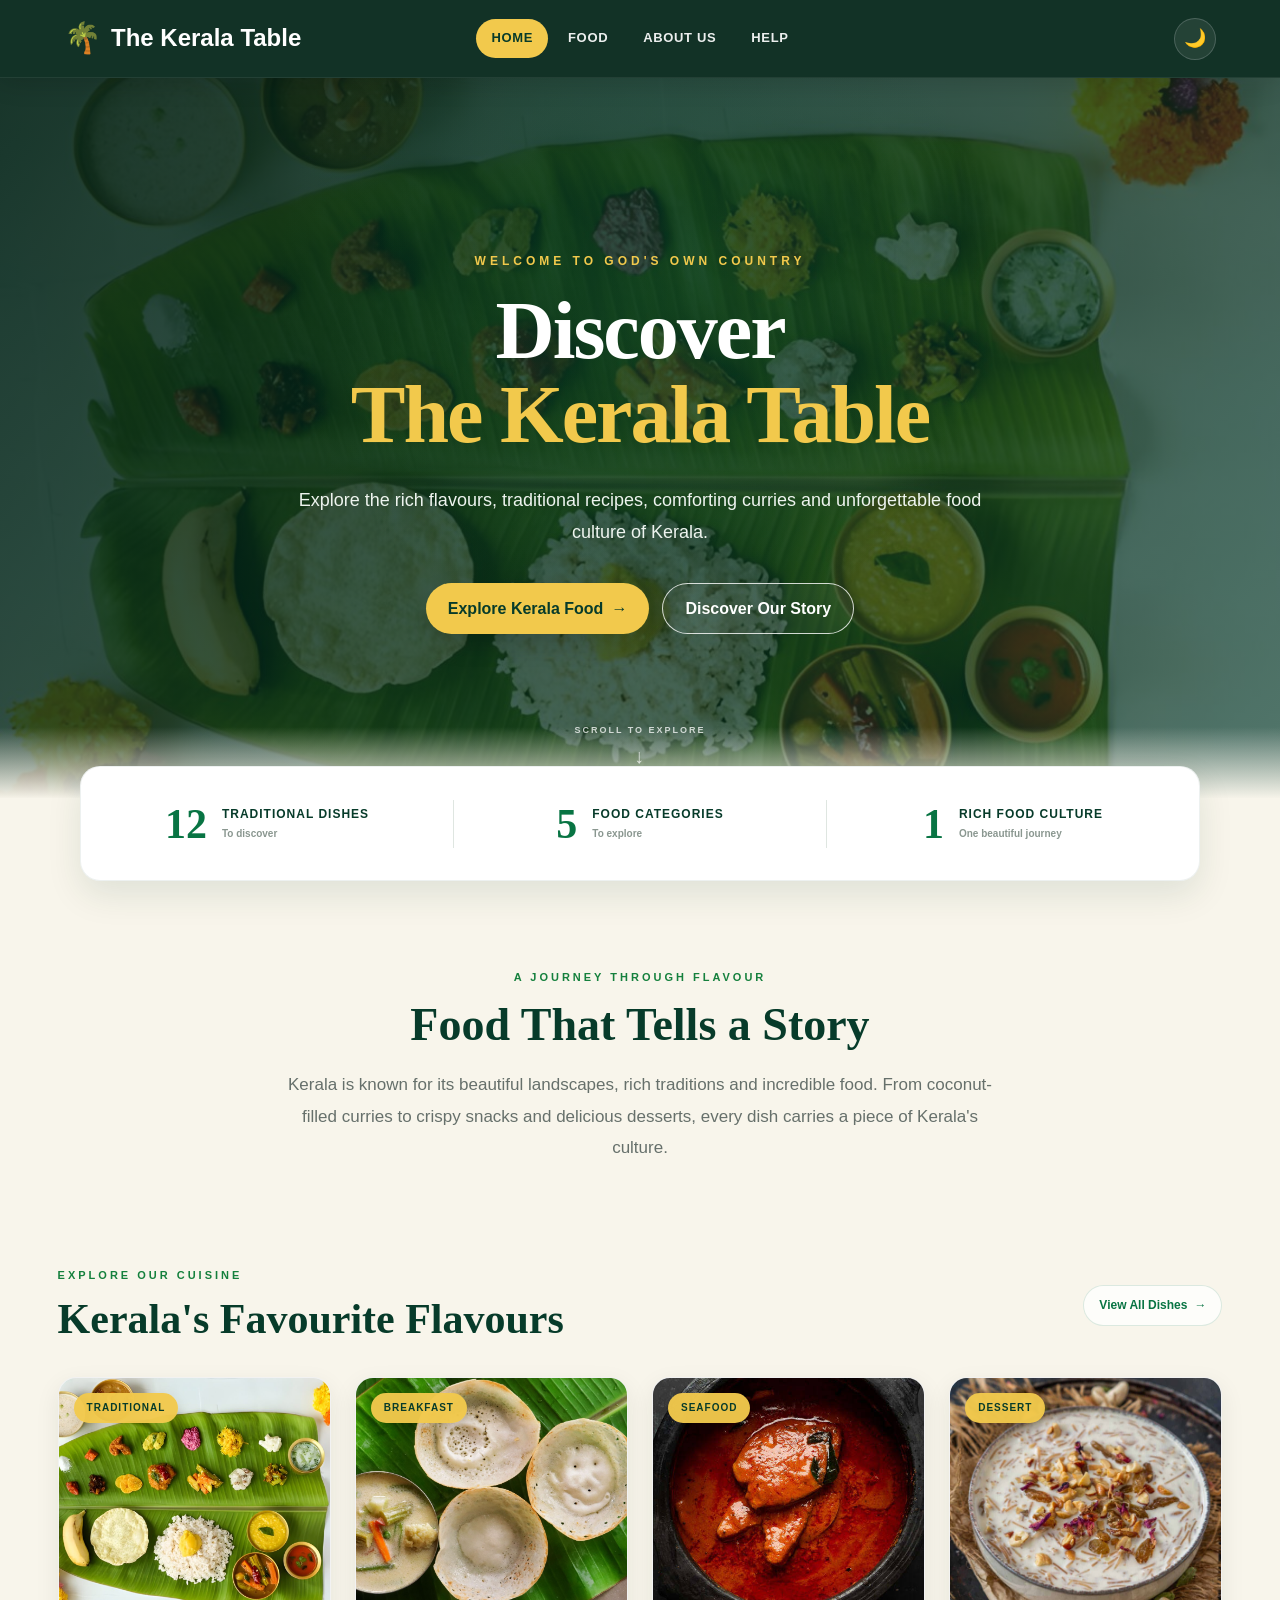
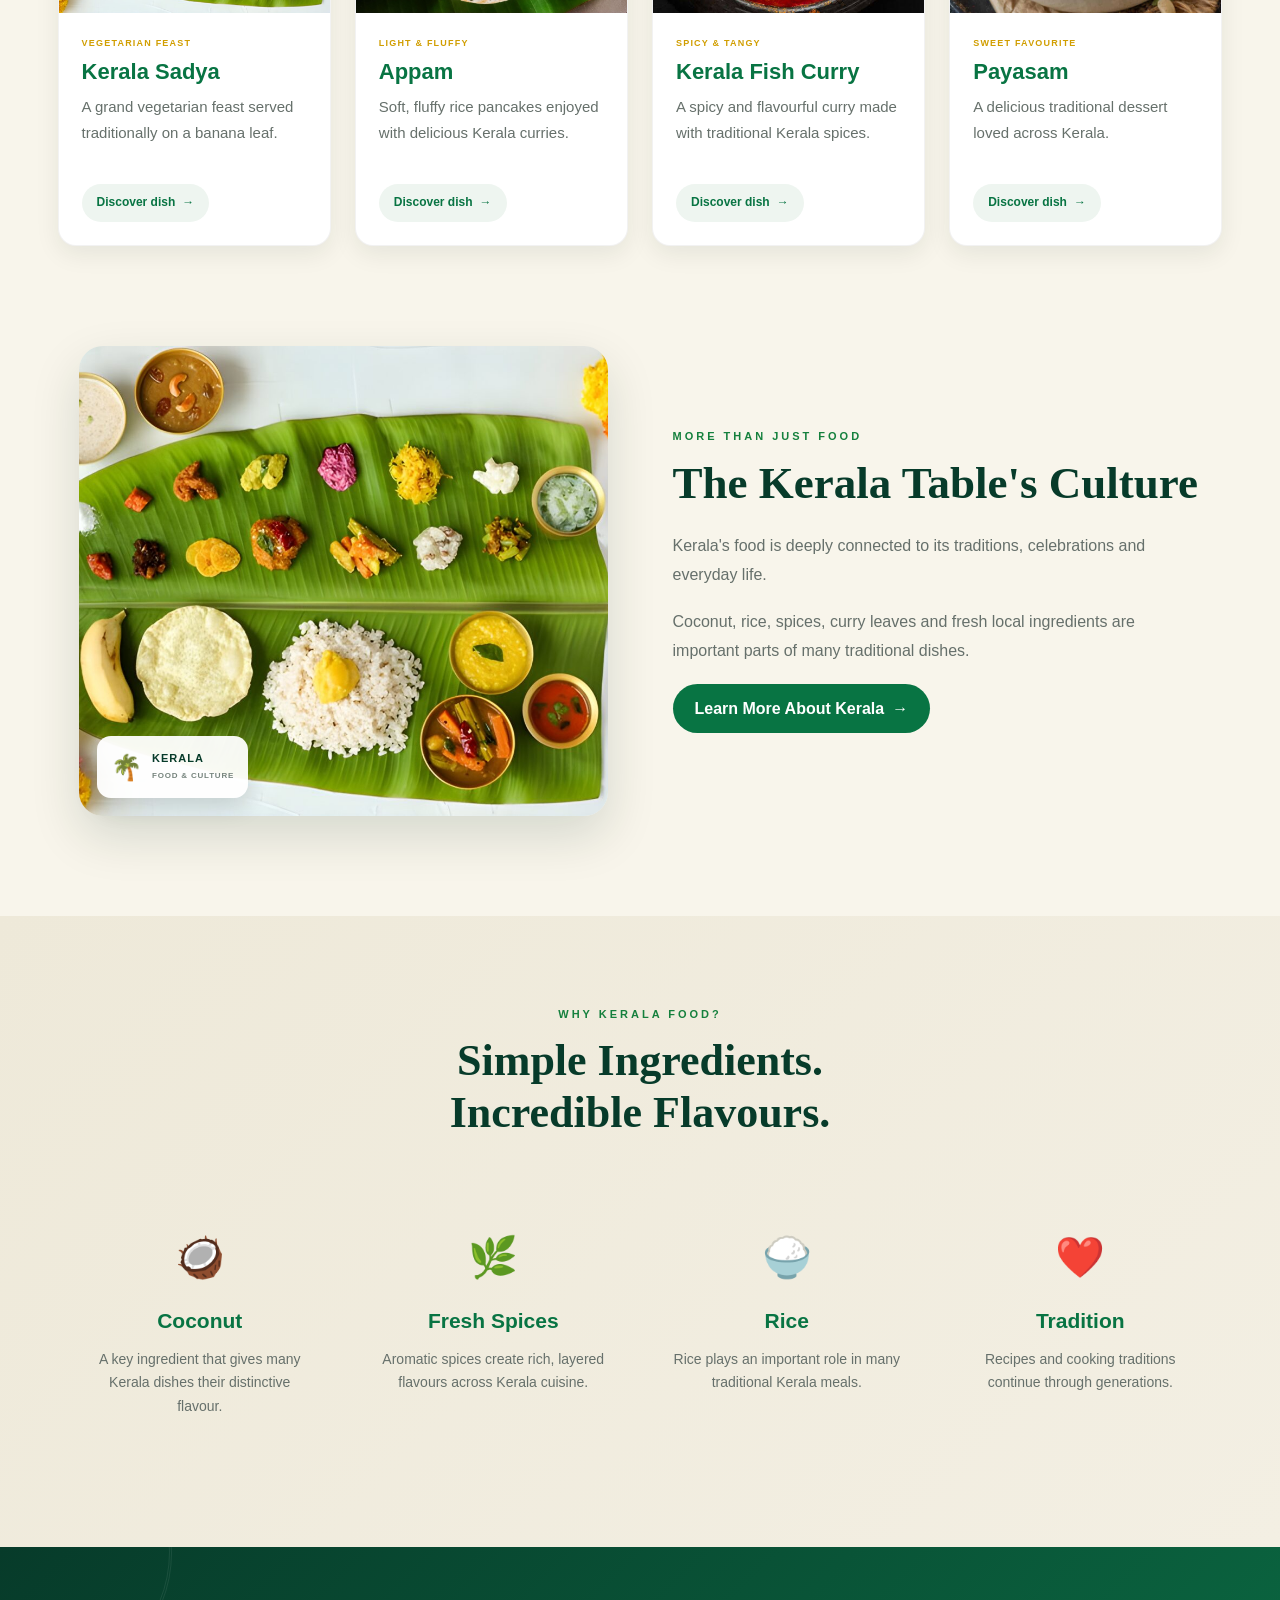
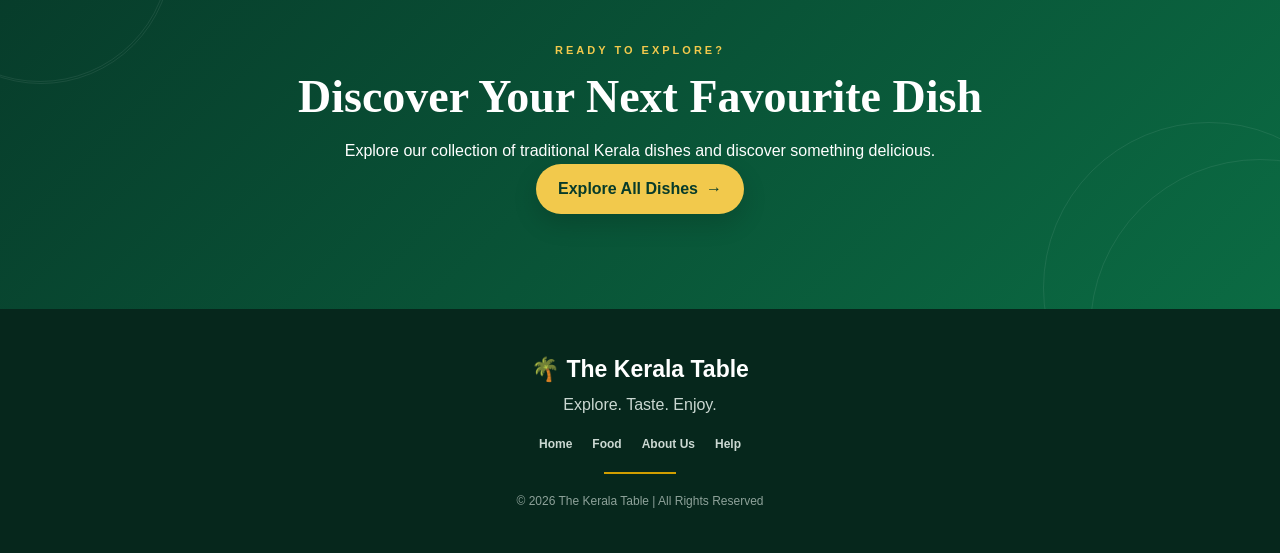
==== commit 3de0ca24: "Fix website headings" ====
--- a/index.html
+++ b/index.html
@@ -43,7 +43,11 @@
         <div class="hero-overlay"></div>
         <div class="home-hero-content">
             <p class="small-title">WELCOME TO GOD'S OWN COUNTRY</p>
-            <h1 id="hero-title">Discover the <span>The Kerala Table</span></h1>
+            <h1 id="hero-title">
+    Discover
+    <span>The Kerala Table</span>
+</h1>
+
             <p class="hero-description">Explore the rich flavours, traditional recipes, comforting curries and unforgettable food culture of Kerala.</p>
             <div class="hero-buttons">
                 <a href="food.html" class="hero-button">Explore Kerala Food <span aria-hidden="true">→</span></a>
@@ -155,7 +159,7 @@
         </div>
         <div class="culture-content">
             <p class="section-label">MORE THAN JUST FOOD</p>
-            <h2 id="culture-title">A The Kerala Table's Culture</h2>
+            <h2 id="culture-title">The Kerala Table's Culture</h2>
             <p>Kerala's food is deeply connected to its traditions, celebrations and everyday life.</p>
             <p>Coconut, rice, spices, curry leaves and fresh local ingredients are important parts of many traditional dishes.</p>
             <a href="about.html" class="green-button">Learn More About Kerala <span aria-hidden="true">→</span></a>
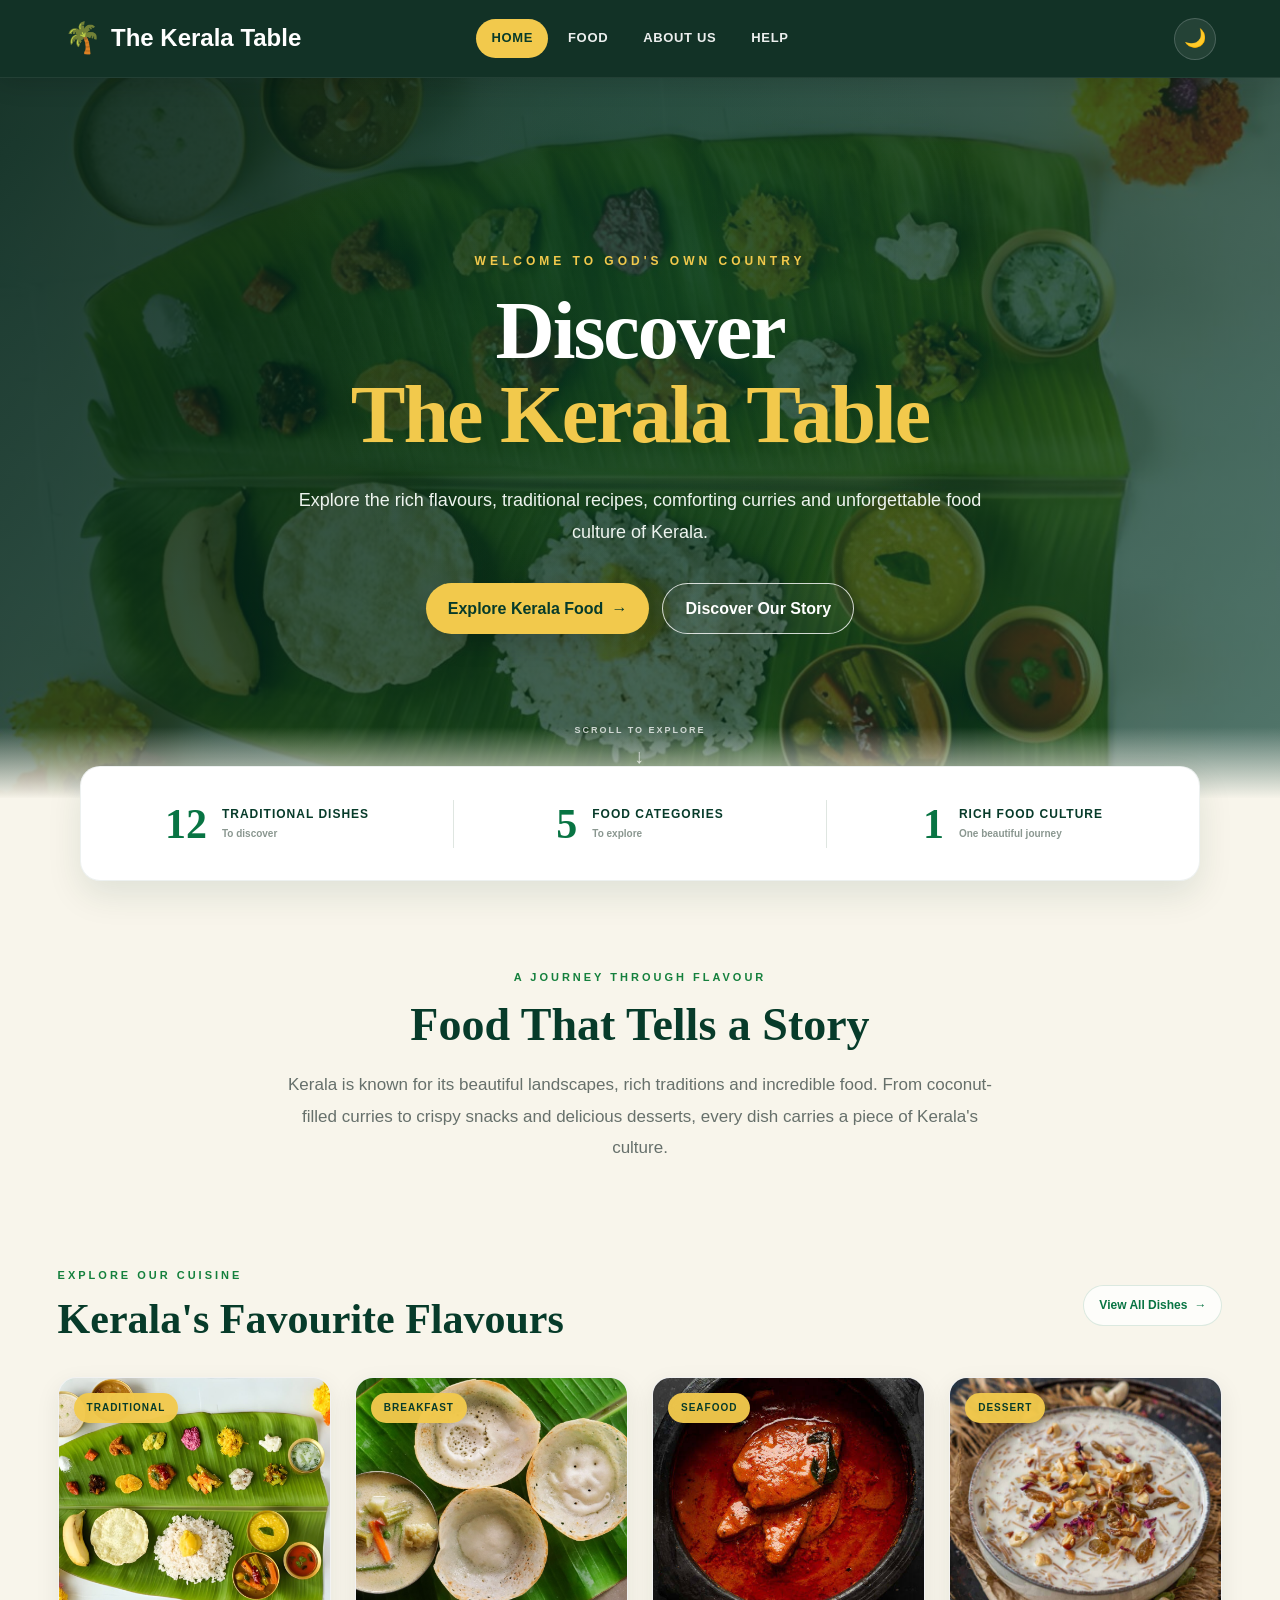
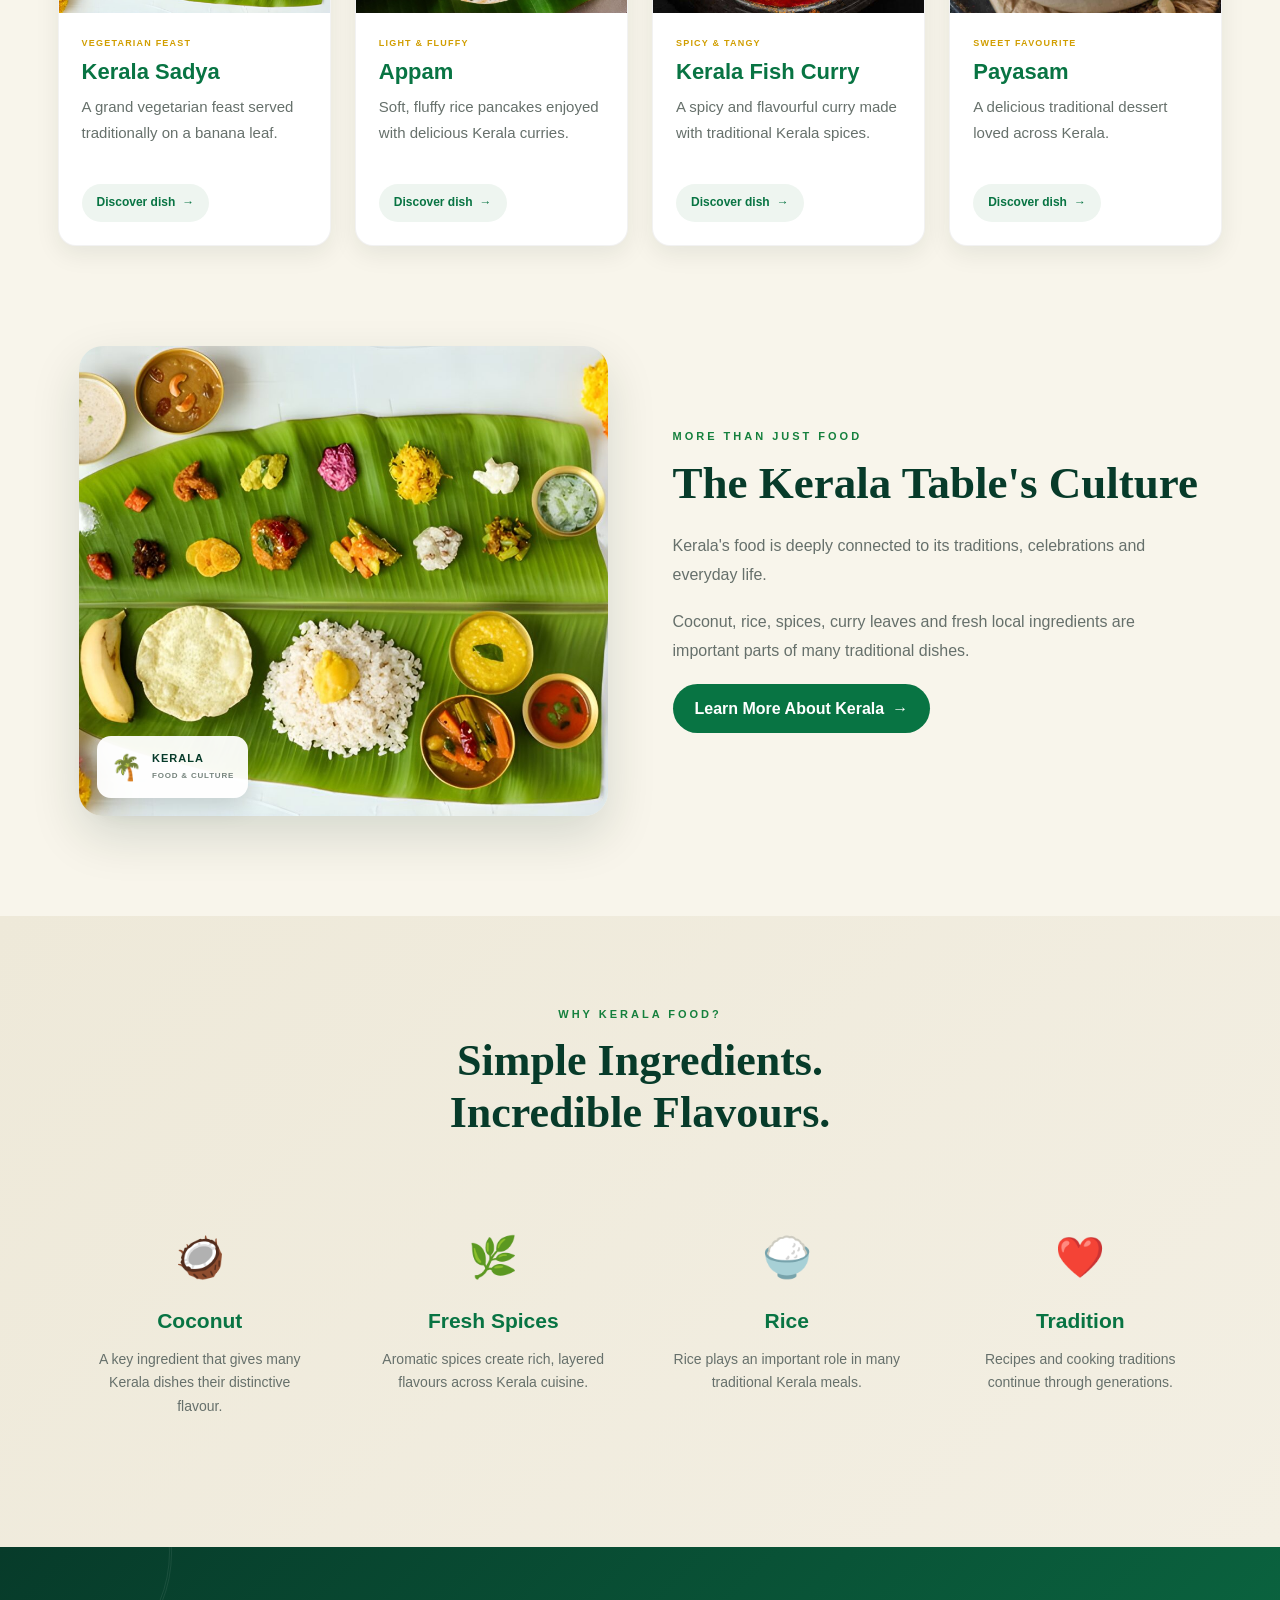
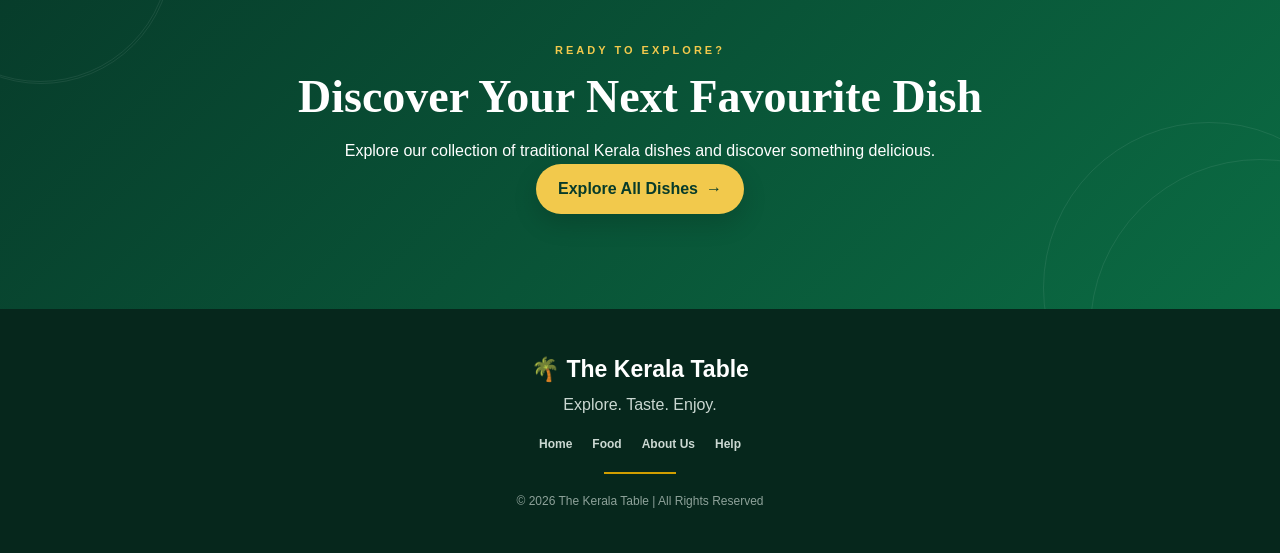
==== commit 2ba688c5: "Make home dish links smooth and manual" ====
--- a/index.html
+++ b/index.html
@@ -102,7 +102,7 @@
                     <p class="featured-meta">VEGETARIAN FEAST</p>
                     <h3>Kerala Sadya</h3>
                     <p>A grand vegetarian feast served traditionally on a banana leaf.</p>
-                    <a href="food.html#sadya" class="card-link">Discover dish <span aria-hidden="true">→</span></a>
+                    <a href="food.html?dish=sadya" class="card-link">Discover dish <span aria-hidden="true">→</span></a>
                 </div>
             </article>
 
@@ -116,7 +116,7 @@
                     <p class="featured-meta">LIGHT &amp; FLUFFY</p>
                     <h3>Appam</h3>
                     <p>Soft, fluffy rice pancakes enjoyed with delicious Kerala curries.</p>
-                    <a href="food.html#appam" class="card-link">Discover dish <span aria-hidden="true">→</span></a>
+                    <a href="food.html?dish=appam" class="card-link">Discover dish <span aria-hidden="true">→</span></a>
                 </div>
             </article>
 
@@ -130,7 +130,7 @@
                     <p class="featured-meta">SPICY &amp; TANGY</p>
                     <h3>Kerala Fish Curry</h3>
                     <p>A spicy and flavourful curry made with traditional Kerala spices.</p>
-                    <a href="food.html#fish-curry" class="card-link">Discover dish <span aria-hidden="true">→</span></a>
+                    <a href="food.html?dish=fish-curry" class="card-link">Discover dish <span aria-hidden="true">→</span></a>
                 </div>
             </article>
 
@@ -144,7 +144,7 @@
                     <p class="featured-meta">SWEET FAVOURITE</p>
                     <h3>Payasam</h3>
                     <p>A delicious traditional dessert loved across Kerala.</p>
-                    <a href="food.html#payasam" class="card-link">Discover dish <span aria-hidden="true">→</span></a>
+                    <a href="food.html?dish=payasam" class="card-link">Discover dish <span aria-hidden="true">→</span></a>
                 </div>
             </article>
         </div>
